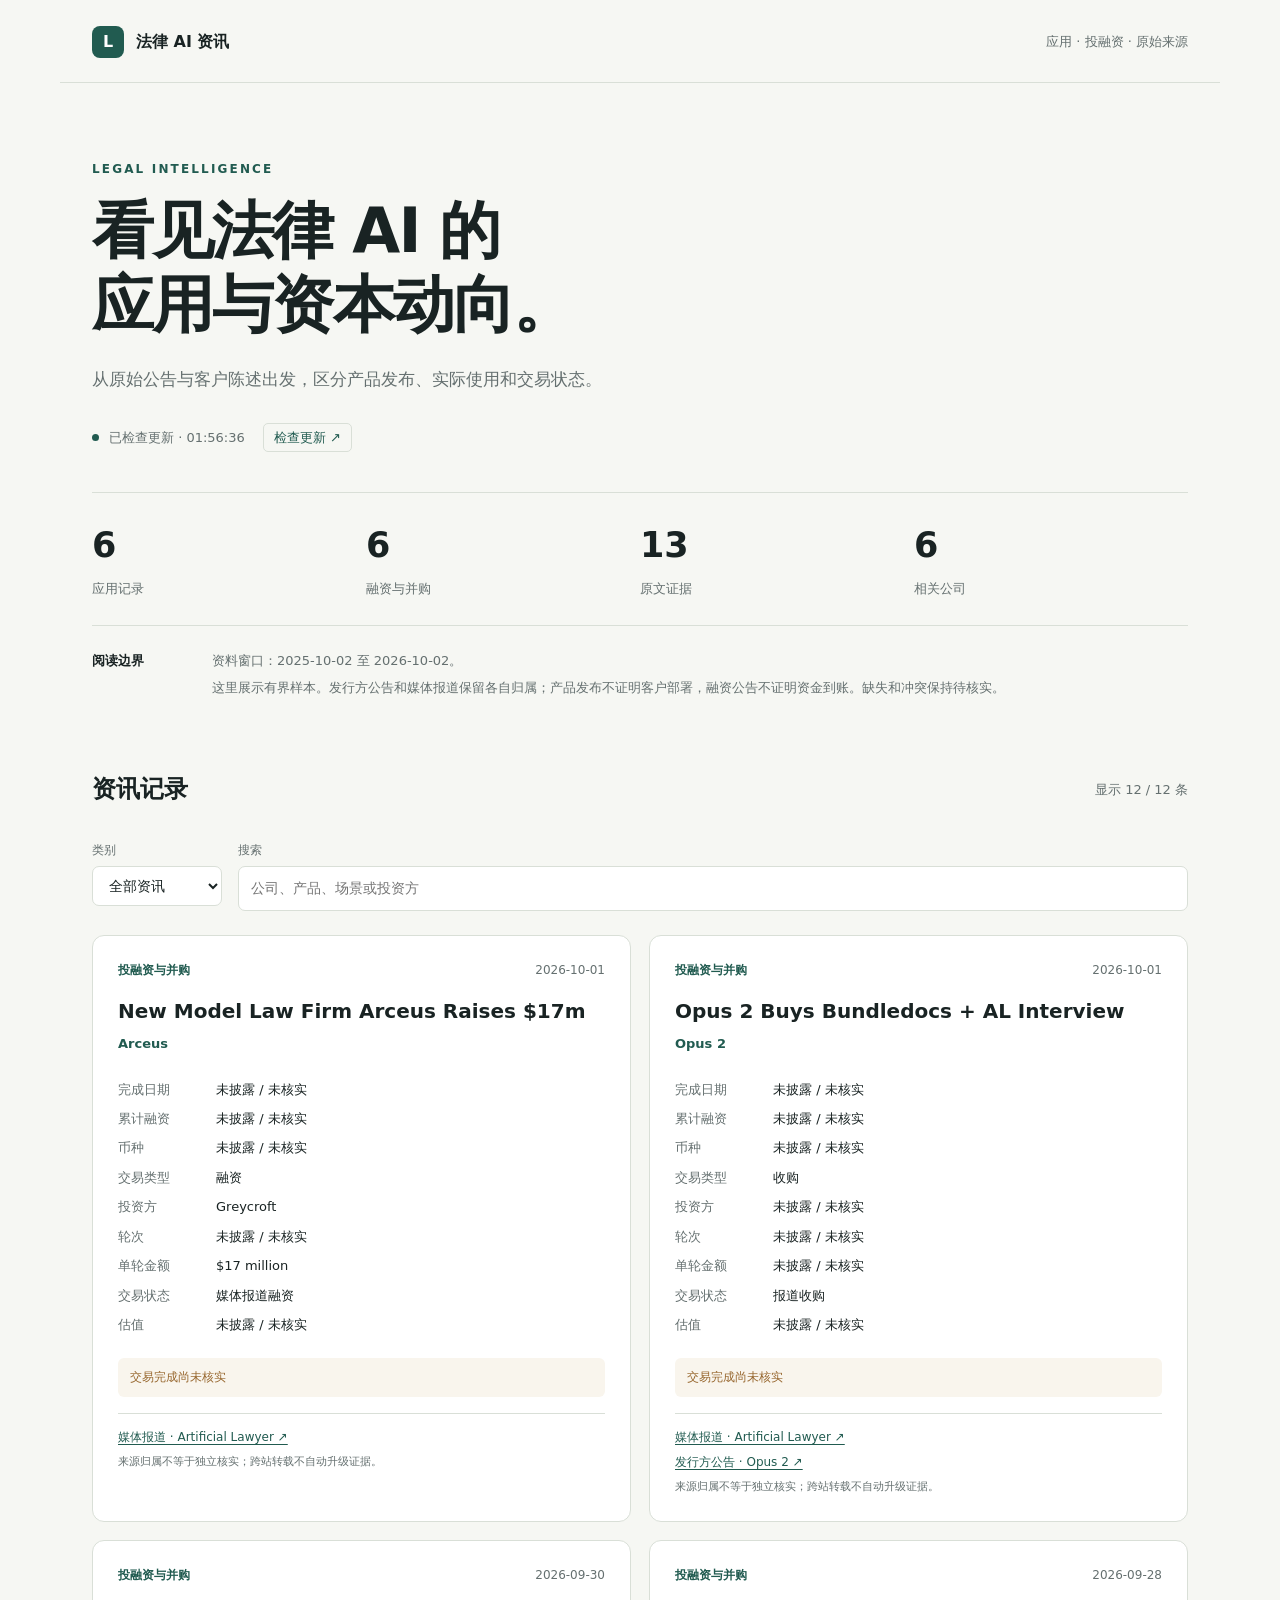
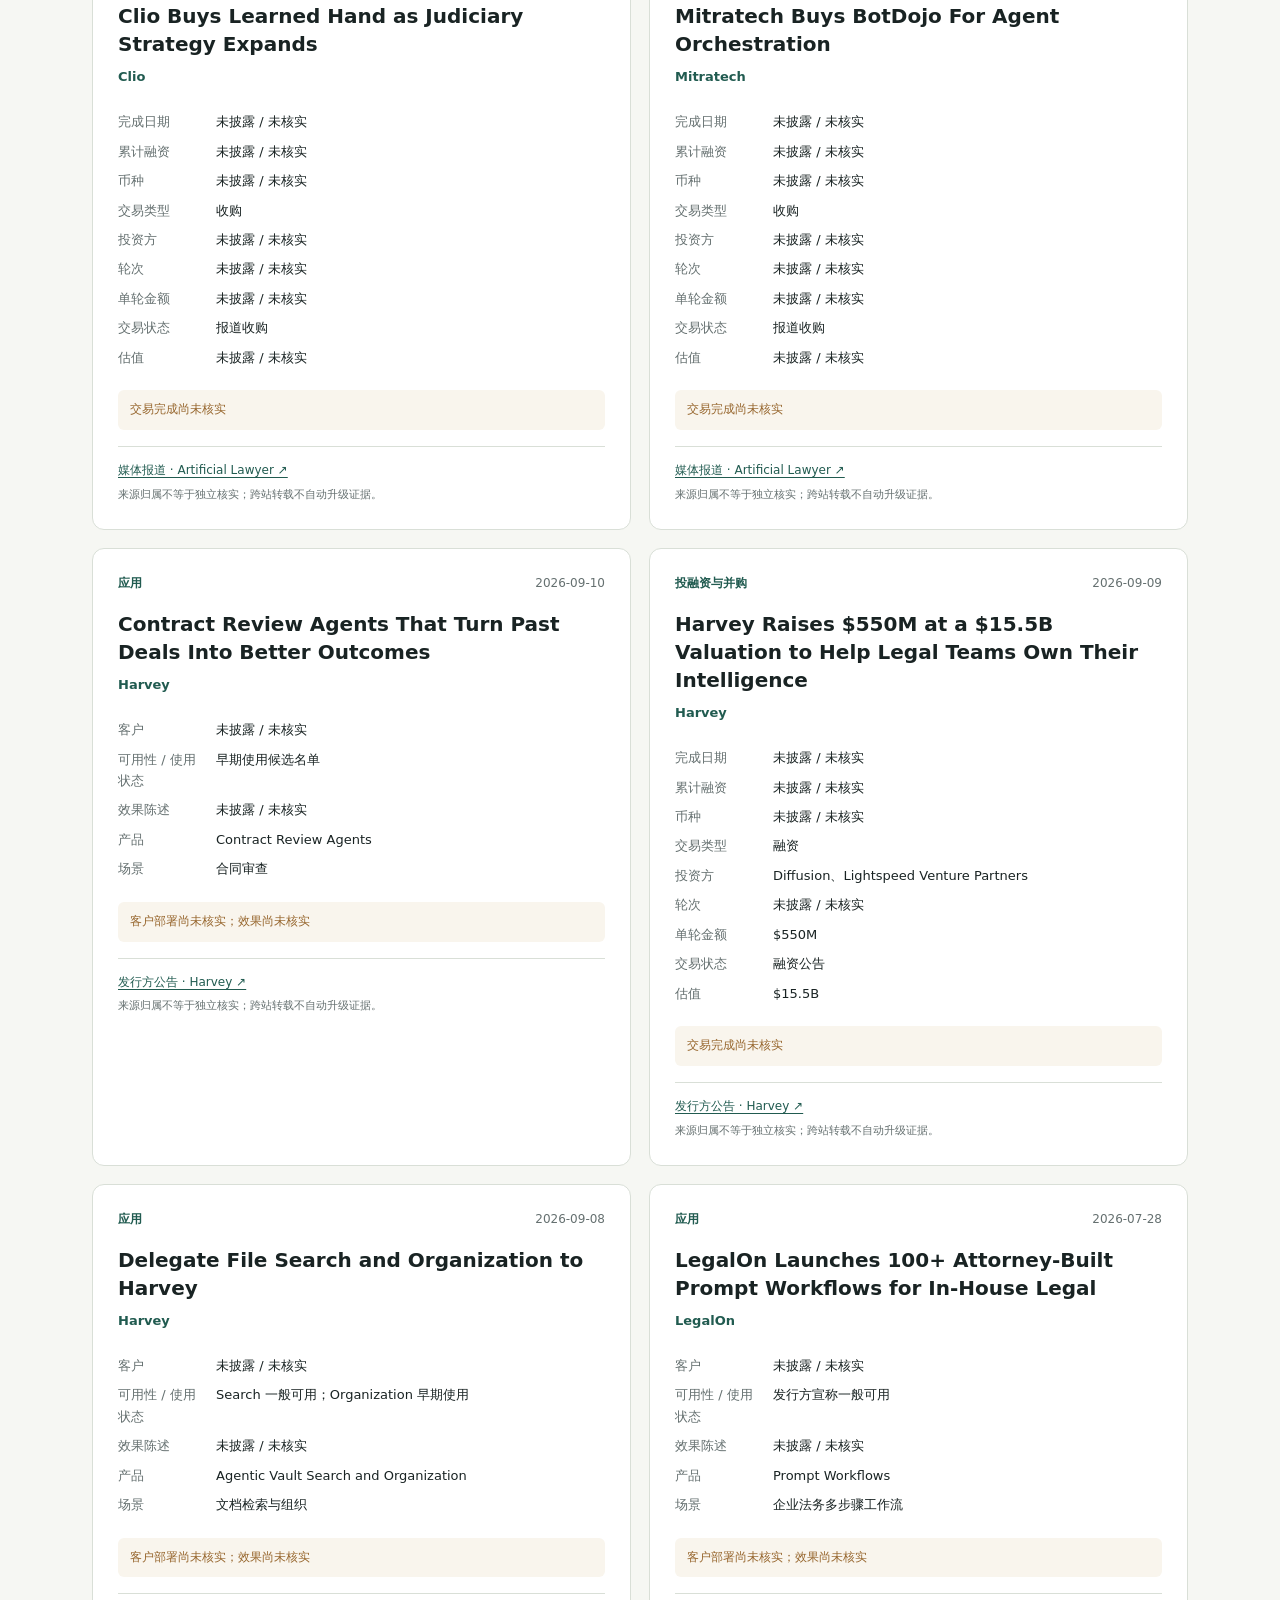
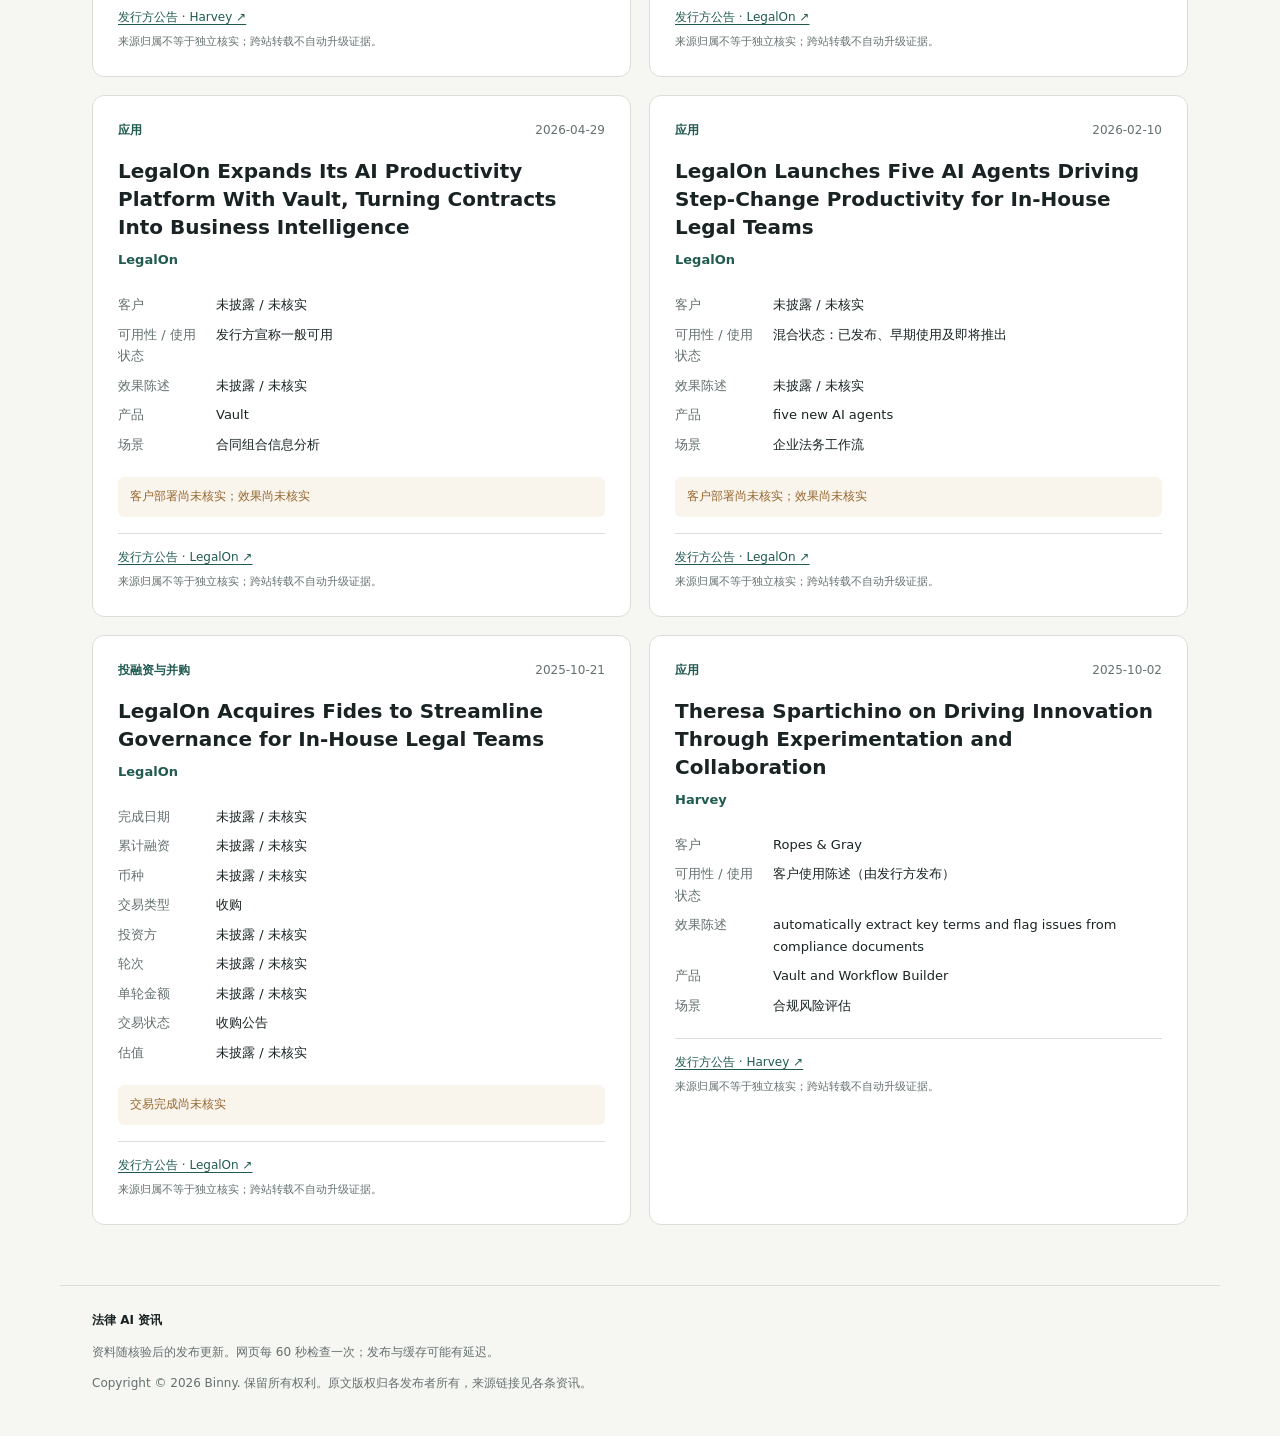
==== index.html @ 2e9ec6f0 "更新法律 AI 资讯 5b9fdd22323f" ====
<!doctype html>
<html lang="zh-CN">
<head>
  <meta charset="utf-8">
  <meta name="viewport" content="width=device-width, initial-scale=1">
  <meta name="description" content="法律 AI 应用与投融资资讯，保留原始来源、状态和待核实事项。">
  <title>法律 AI 资讯 · 应用与投融资</title>
  <link rel="stylesheet" href="assets/site.css">
  <script src="assets/site.js" defer></script>
</head>
<body>
  <header class="masthead"><a class="brand" href="./"><span class="brand-mark">L</span>法律 AI 资讯</a><span class="edition">应用 · 投融资 · 原始来源</span></header>
  <main>
    <section class="hero"><p class="eyebrow">LEGAL INTELLIGENCE</p><h1>看见法律 AI 的<br>应用与资本动向。</h1><p class="intro">从原始公告与客户陈述出发，区分产品发布、实际使用和交易状态。</p><div class="update-line"><span class="dot"></span><span id="update-status" role="status">正在读取最新资料…</span><button id="refresh" type="button">检查更新 ↗</button></div></section>
    <section class="metrics" aria-label="资料概况"><div><strong id="application-count">—</strong><span>应用记录</span></div><div><strong id="transaction-count">—</strong><span>融资与并购</span></div><div><strong id="document-count">—</strong><span>原文证据</span></div><div><strong id="company-count">—</strong><span>相关公司</span></div></section>
    <section class="scope"><strong>阅读边界</strong><p id="window">正在核对资料窗口。</p><p>这里展示有界样本。发行方公告和媒体报道保留各自归属；产品发布不证明客户部署，融资公告不证明资金到账。缺失和冲突保持待核实。</p></section>
    <section class="feed" aria-labelledby="feed-title"><div class="feed-heading"><h2 id="feed-title">资讯记录</h2><span id="result-count"></span></div><div class="filters"><label>类别<select id="kind"><option value="all">全部资讯</option><option value="application">应用</option><option value="transaction">投融资与并购</option></select></label><label class="search">搜索<input id="search" type="search" placeholder="公司、产品、场景或投资方" autocomplete="off"></label></div><div id="records" class="records" aria-live="polite"></div><p id="empty" hidden>没有匹配的资讯，请调整筛选条件。</p></section>
  </main>
  <footer><strong>法律 AI 资讯</strong><p>资料随核验后的发布更新。网页每 60 秒检查一次；发布与缓存可能有延迟。</p><p>Copyright © 2026 Binny. 保留所有权利。原文版权归各发布者所有，来源链接见各条资讯。</p></footer>
</body>
</html>
---- assets/site.css ----
:root{color-scheme:light;--ink:#192323;--muted:#657070;--accent:#215b50;--paper:#f6f7f3;--line:#d9dfd7;--amber:#96652c}*{box-sizing:border-box}body{margin:0;background:var(--paper);color:var(--ink);font-family:system-ui,-apple-system,"PingFang SC","Microsoft YaHei",sans-serif;line-height:1.65}a{color:var(--accent);text-underline-offset:3px}button,input,select{font:inherit}button{cursor:pointer}main,.masthead,footer{max-width:1160px;margin:auto;padding-left:32px;padding-right:32px}.masthead{display:flex;align-items:center;justify-content:space-between;padding-top:26px;padding-bottom:24px;border-bottom:1px solid var(--line)}.brand{display:flex;gap:12px;align-items:center;text-decoration:none;color:var(--ink);font-weight:700}.brand-mark{width:32px;height:32px;background:var(--accent);color:white;display:grid;place-items:center;border-radius:8px}.edition{color:var(--muted);font-size:13px}.hero{padding:65px 0 40px}.eyebrow{color:var(--accent);letter-spacing:.18em;font-size:12px;font-weight:650}h1{font-size:clamp(36px,5vw,62px);line-height:1.2;letter-spacing:-.03em;margin:14px 0 22px;font-weight:650}.intro{color:var(--muted);max-width:660px;font-size:17px}.update-line{display:flex;align-items:center;flex-wrap:wrap;gap:10px;color:var(--muted);font-size:13px;margin-top:30px}.dot{width:7px;height:7px;background:var(--accent);border-radius:50%}.update-line button{margin-left:8px;padding:3px 10px;border:1px solid var(--line);border-radius:5px;background:transparent;color:var(--accent)}.metrics{display:grid;grid-template-columns:repeat(4,1fr);border-top:1px solid var(--line);border-bottom:1px solid var(--line)}.metrics div{padding:24px 0}.metrics strong{display:block;font-size:35px;font-weight:550;font-variant-numeric:tabular-nums}.metrics span{color:var(--muted);font-size:13px}.scope{display:grid;grid-template-columns:100px 1fr;gap:5px 20px;padding:24px 0;color:var(--muted);font-size:13px}.scope strong{grid-row:span 2;color:var(--ink)}.scope p{margin:0}.feed{padding-top:28px;padding-bottom:60px}.feed-heading{display:flex;justify-content:space-between;align-items:center}.feed-heading h2{font-size:24px;font-weight:600}.feed-heading span{color:var(--muted);font-size:13px}.filters{display:flex;gap:16px;padding:12px 0 24px}.filters label{display:flex;flex-direction:column;gap:5px;font-size:12px;color:var(--muted)}.filters input,.filters select{border:1px solid var(--line);background:white;padding:10px 12px;color:var(--ink);border-radius:7px;font-size:14px}.search{flex:1}.records{display:grid;grid-template-columns:1fr 1fr;gap:18px}.card{min-width:0;border:1px solid var(--line);border-radius:12px;background:#fff;padding:25px}.card-top{display:flex;justify-content:space-between;gap:10px;font-size:12px;color:var(--muted)}.badge{color:var(--accent);font-weight:650}.card h3{font-size:20px;margin:16px 0 5px;overflow-wrap:anywhere;line-height:1.4}.card .company{color:var(--accent);font-weight:650;font-size:13px}.facts{display:grid;grid-template-columns:86px 1fr;gap:8px 12px;margin:22px 0;font-size:13px}.facts dt{color:var(--muted)}.facts dd{margin:0;overflow-wrap:anywhere}.pending{font-size:12px;color:var(--amber);background:#f9f5ed;padding:10px 12px;border-radius:6px;margin:16px 0}.source-list{border-top:1px solid var(--line);padding-top:14px;display:flex;flex-direction:column;gap:5px;font-size:12px}.source-list a{overflow-wrap:anywhere}.source-note{color:var(--muted);font-size:11px}footer{border-top:1px solid var(--line);padding-top:25px;padding-bottom:30px;color:var(--muted);font-size:12px}footer strong{color:var(--ink)}input:focus,select:focus,button:focus{outline:2px solid #83b5a2;outline-offset:2px}@media(max-width:720px){main,.masthead,footer{padding-left:20px;padding-right:20px}.edition{display:none}.hero{padding-top:40px}.records{grid-template-columns:1fr}.scope{grid-template-columns:1fr}.scope strong{grid-row:auto}.metrics strong{font-size:27px}.metrics span{font-size:11px}.filters{flex-direction:column}.card{padding:20px}}
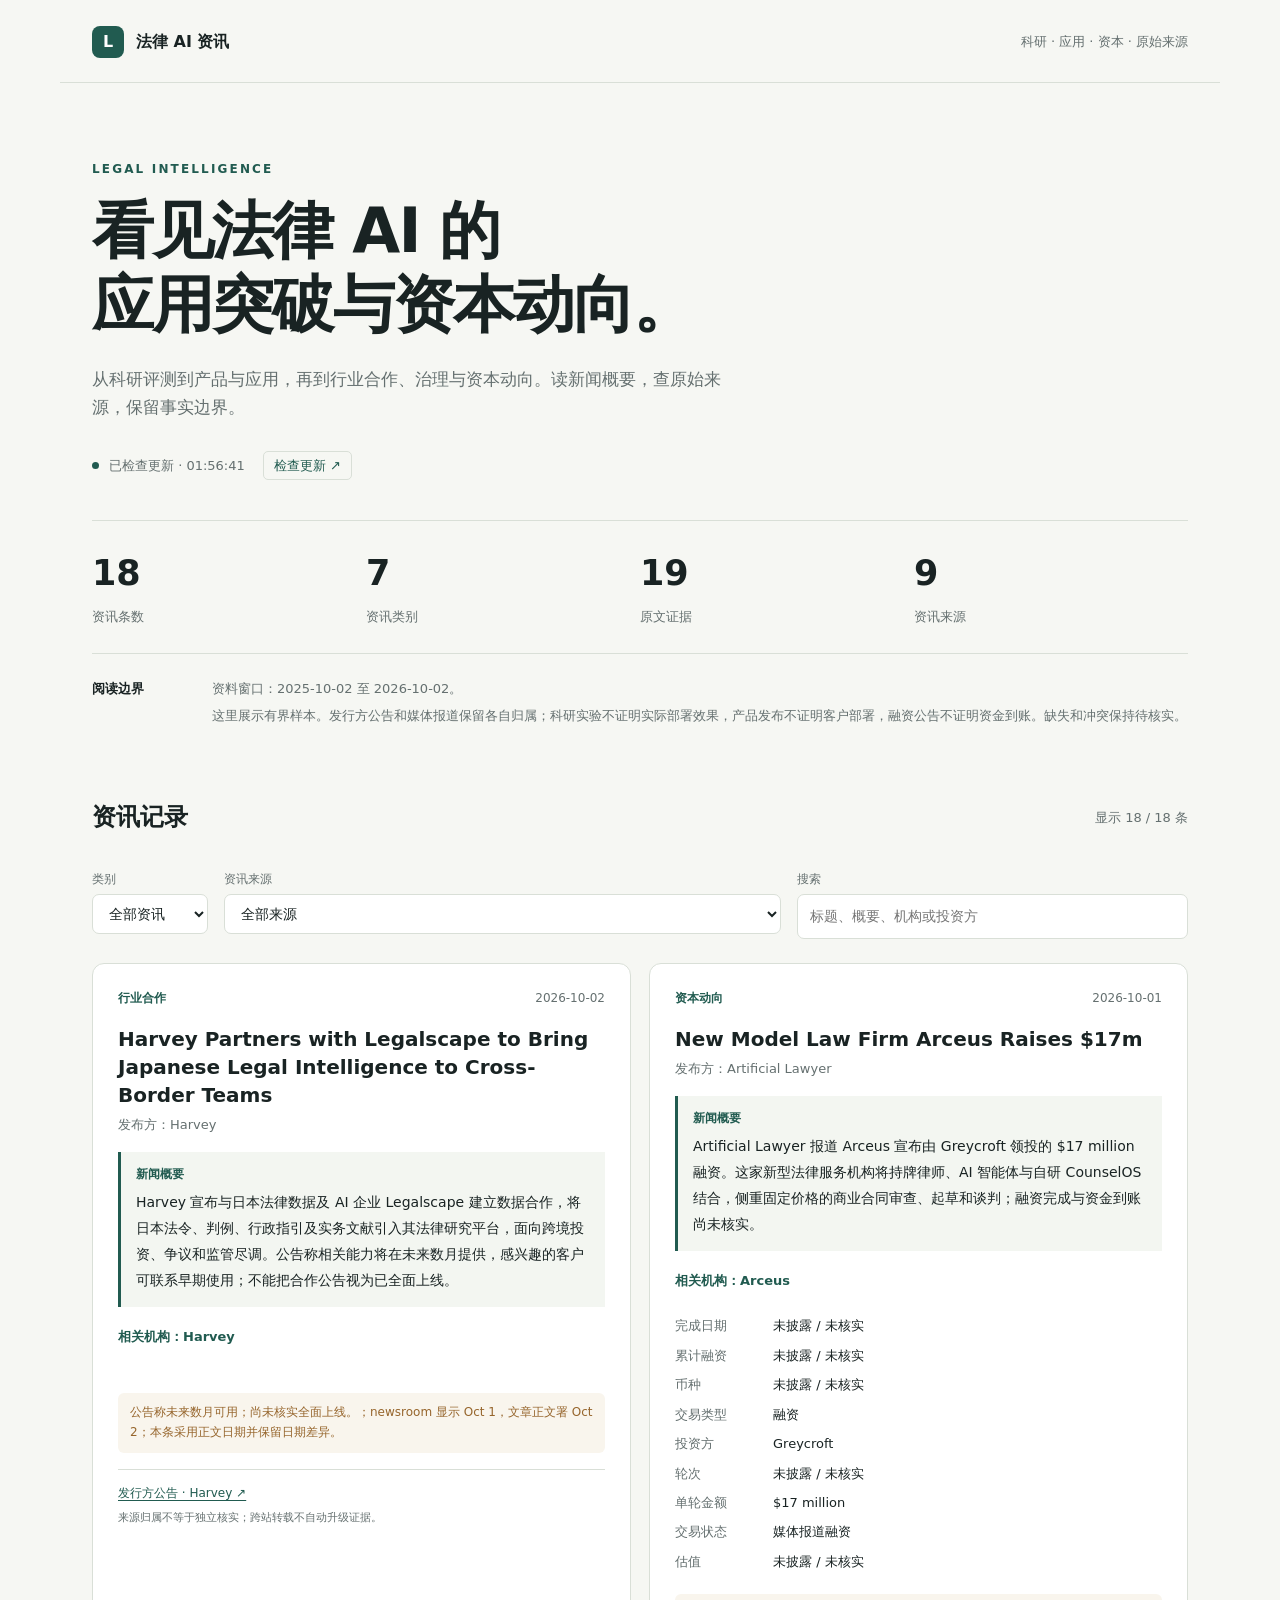
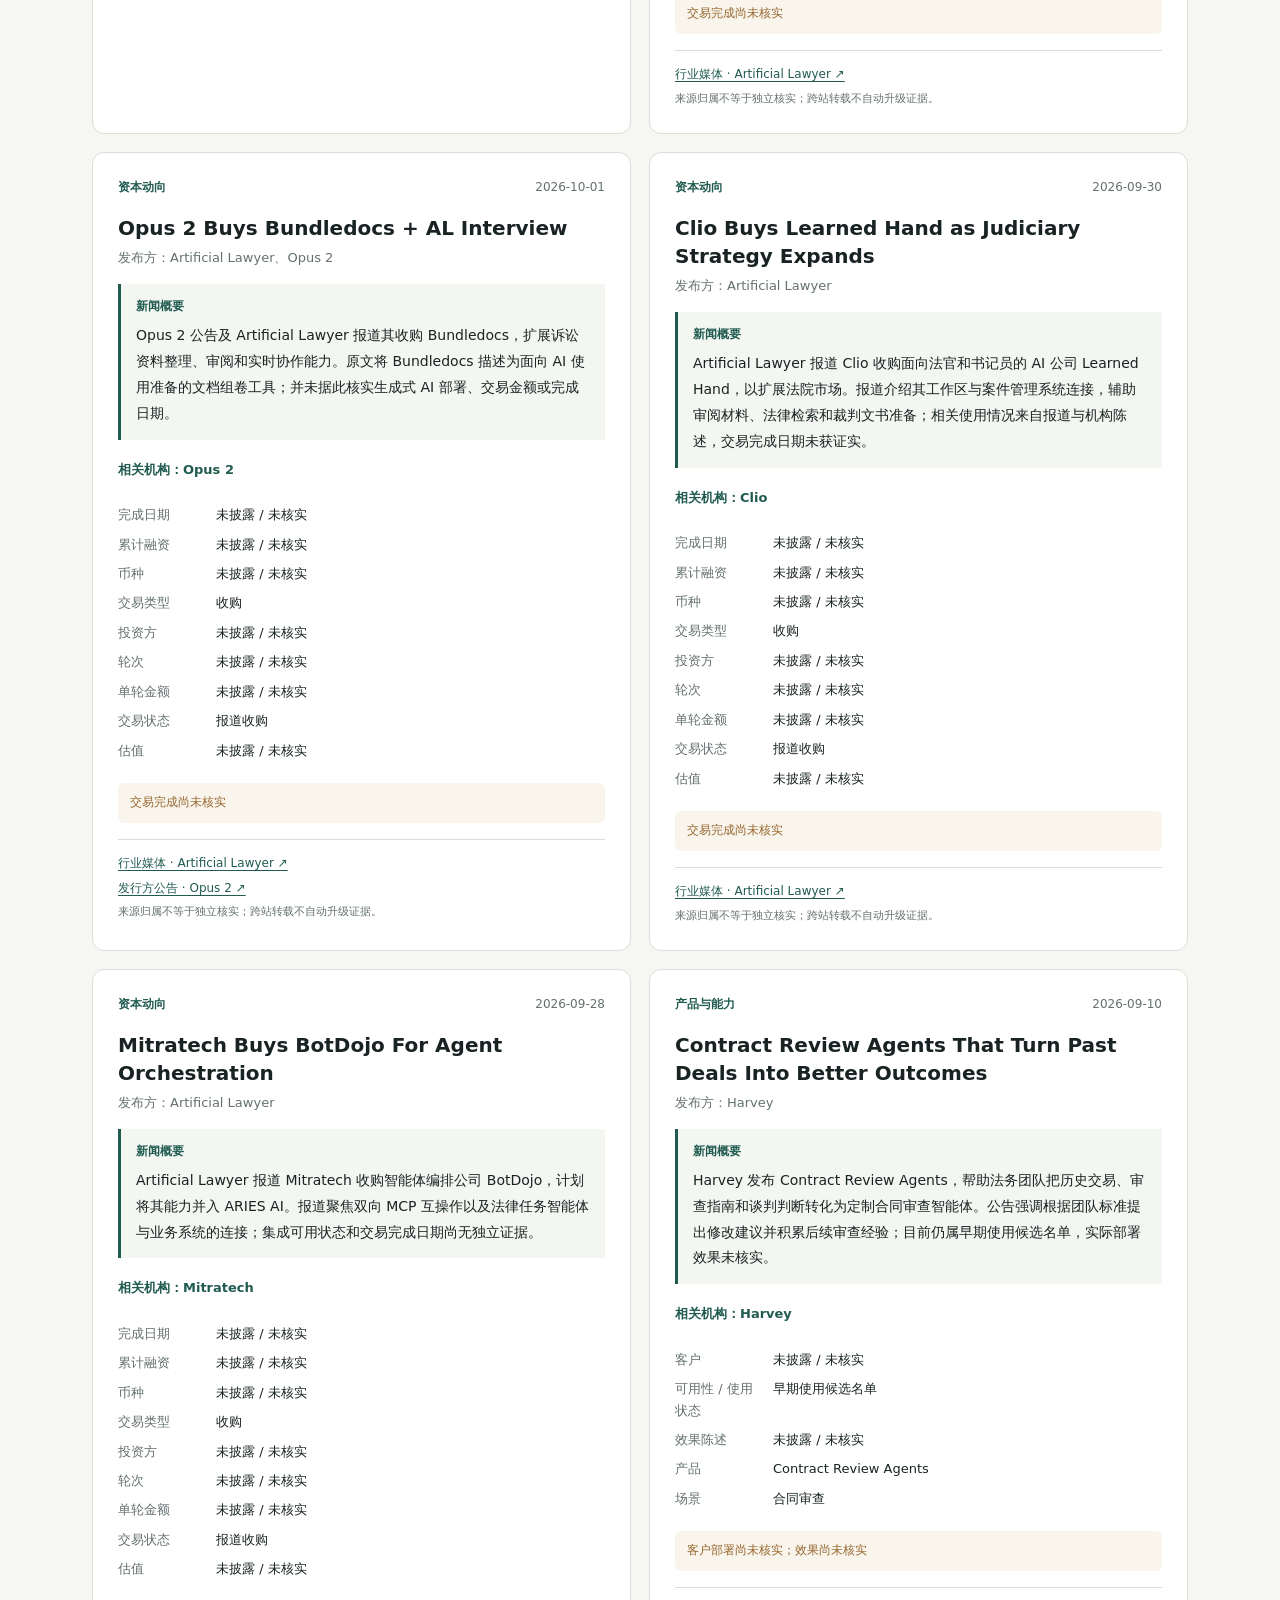
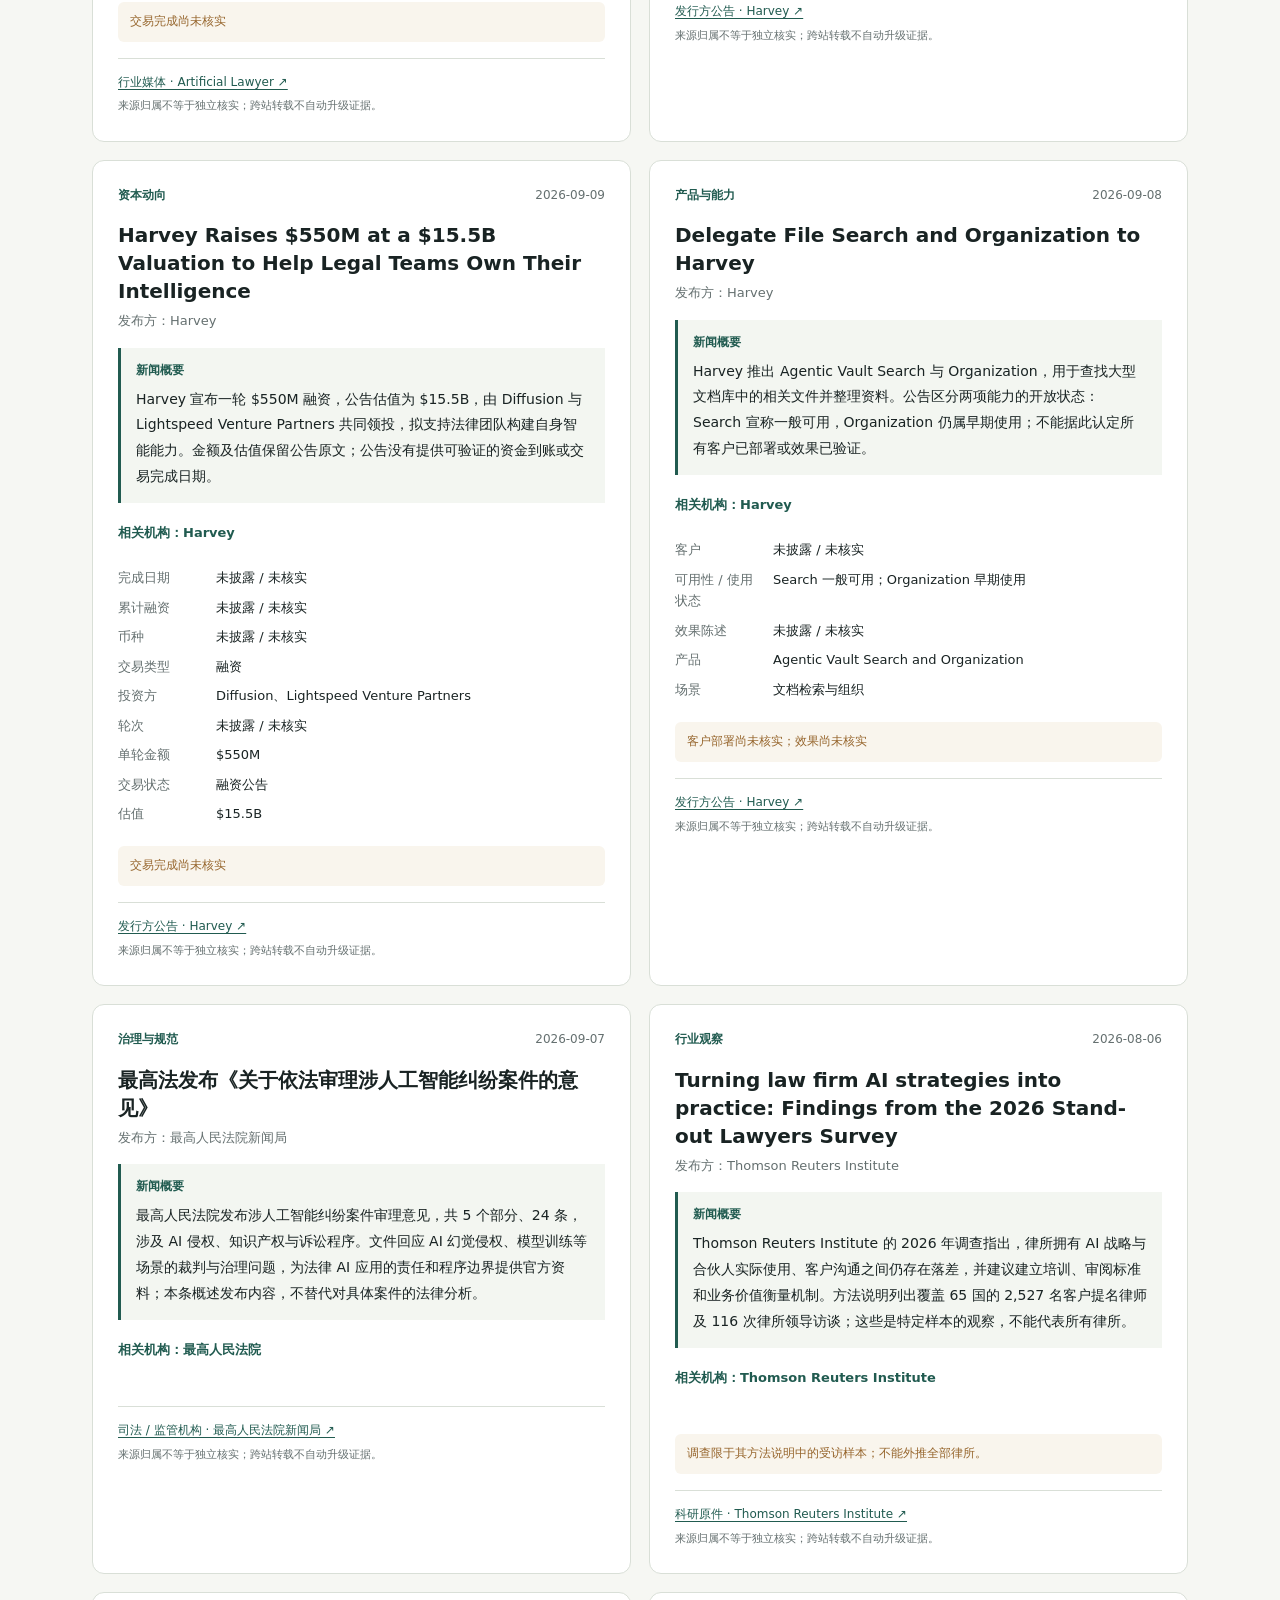
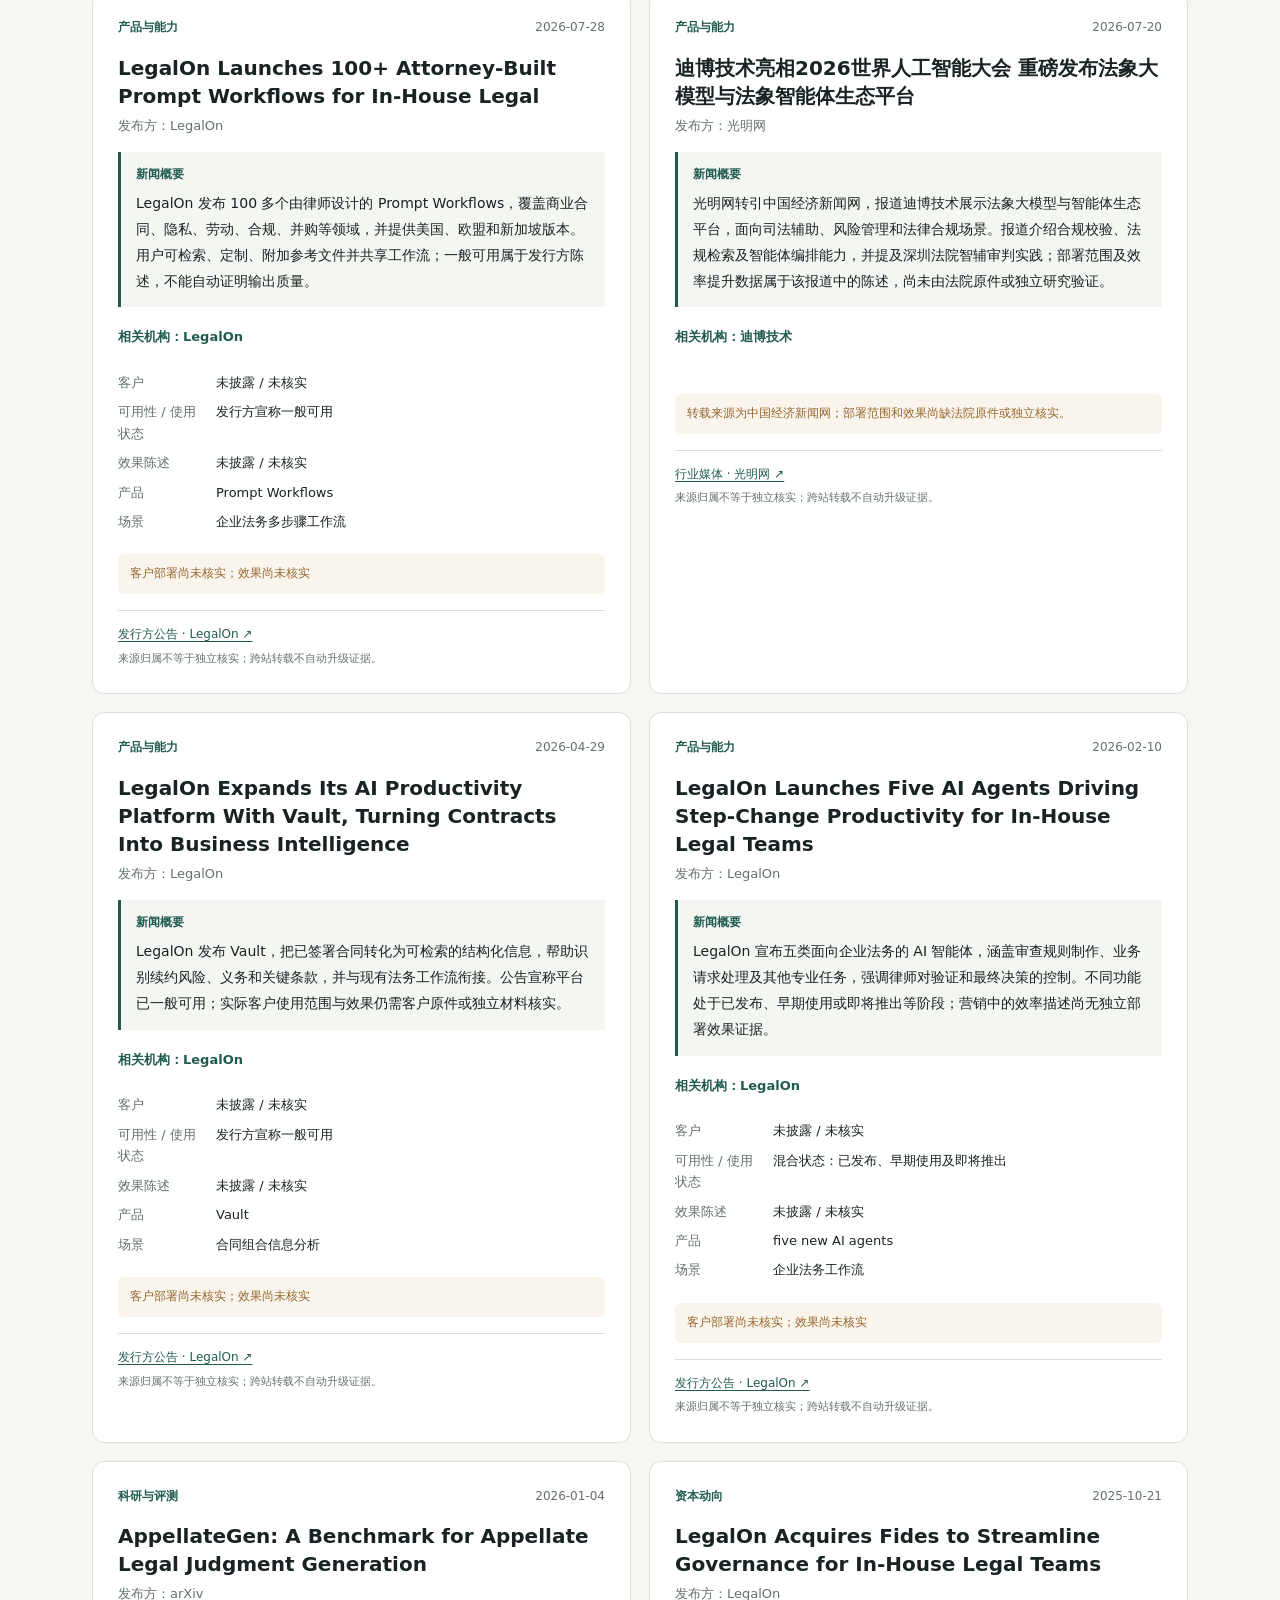
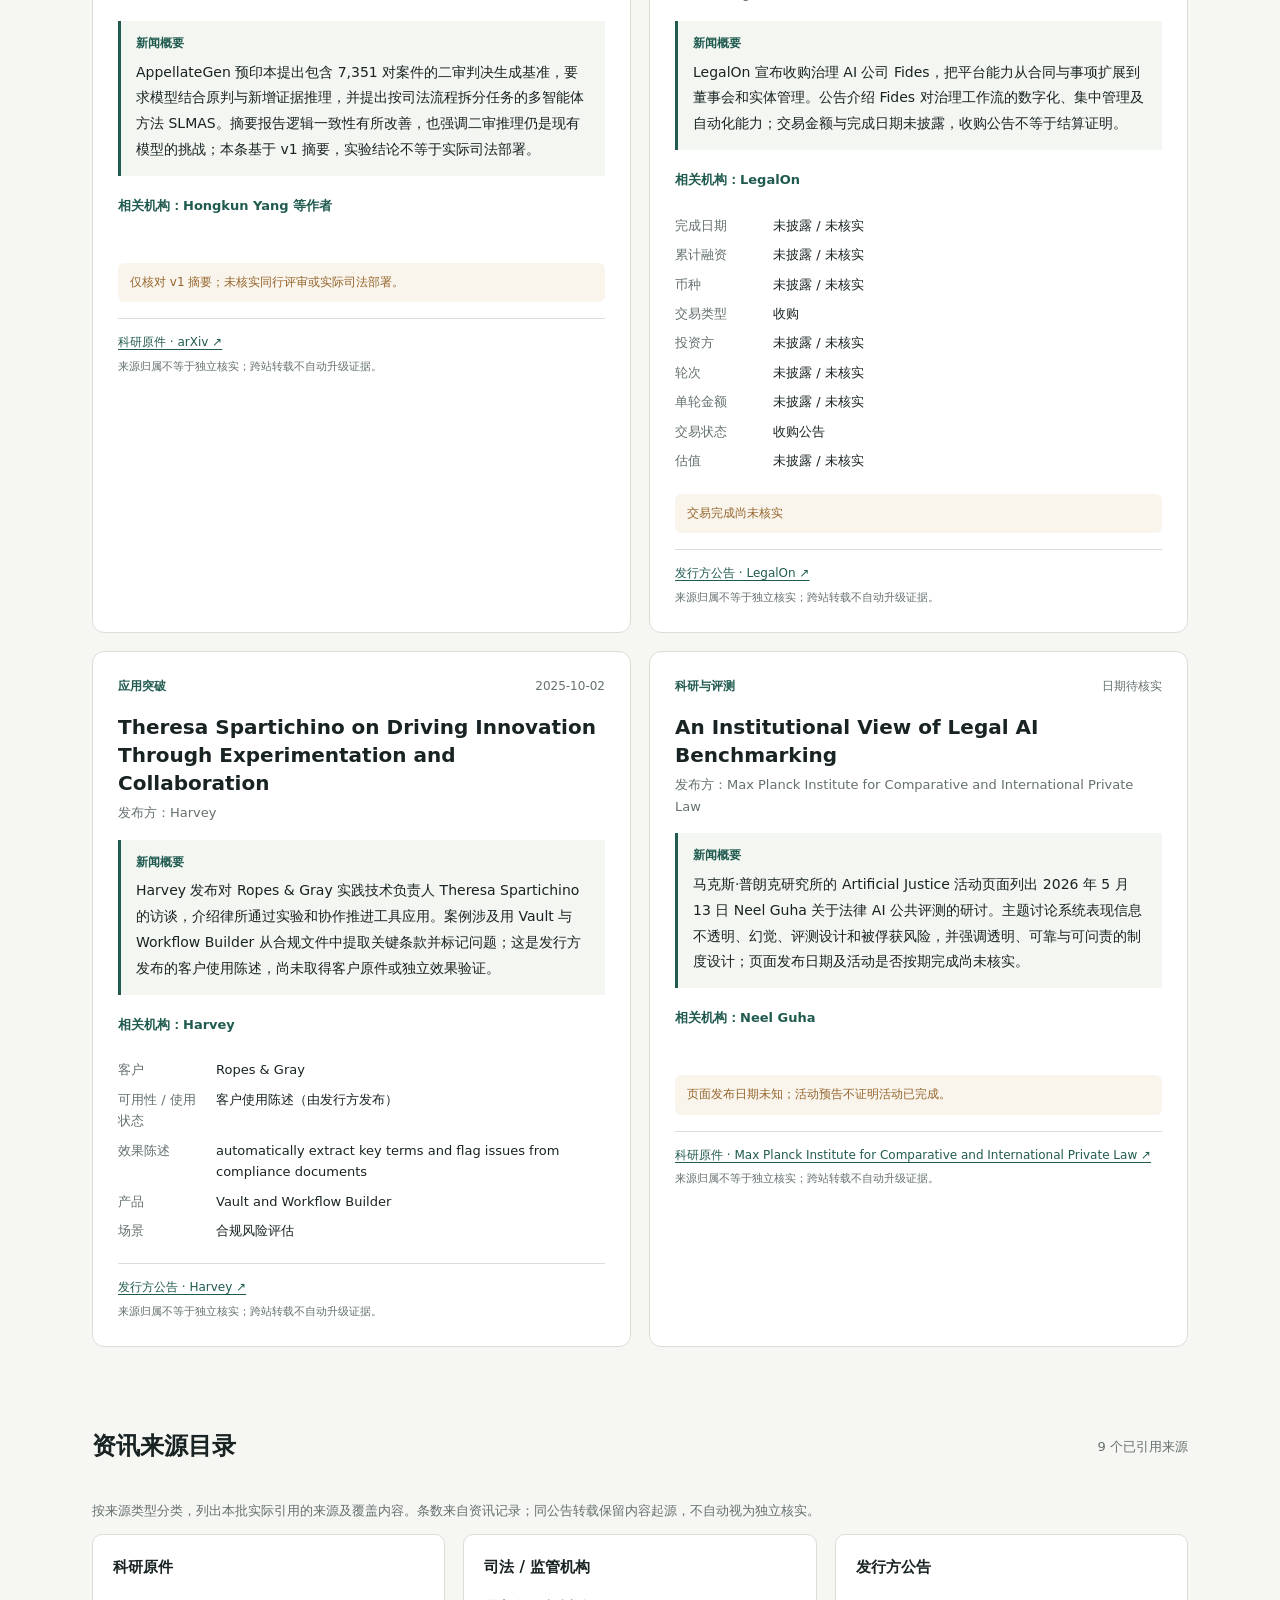
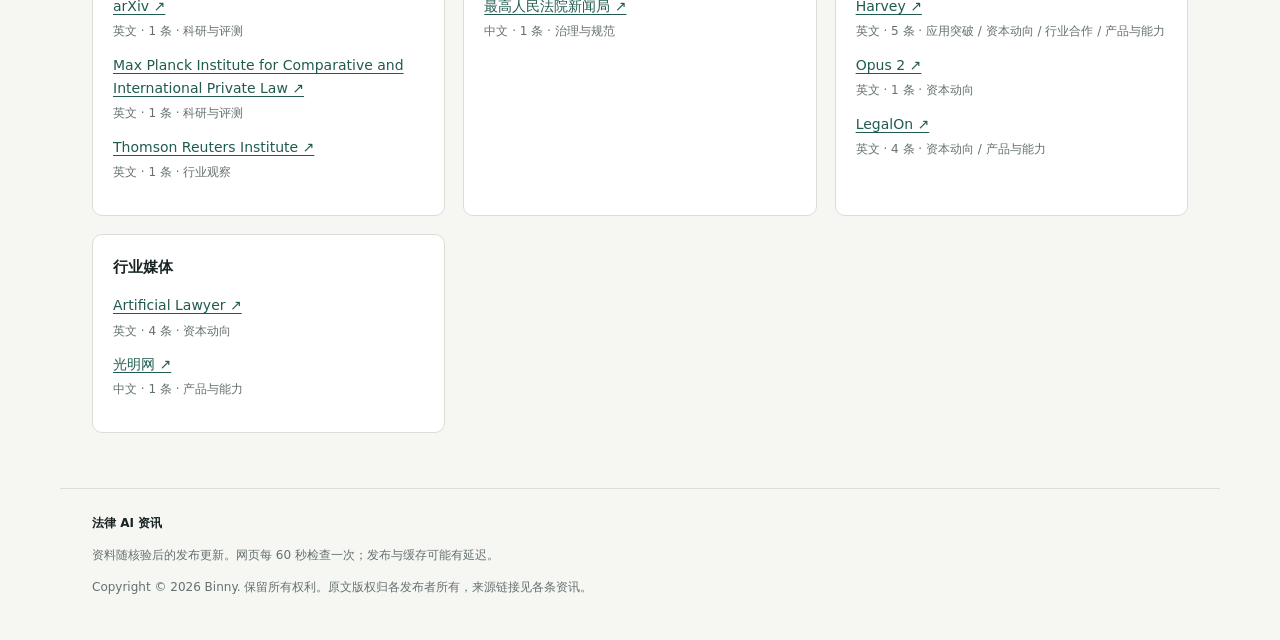
==== commit 06647d15: "更新法律 AI 资讯 f64e57bccb8a" ====
--- a/index.html
+++ b/index.html
@@ -3,18 +3,19 @@
 <head>
   <meta charset="utf-8">
   <meta name="viewport" content="width=device-width, initial-scale=1">
-  <meta name="description" content="法律 AI 应用与投融资资讯，保留原始来源、状态和待核实事项。">
-  <title>法律 AI 资讯 · 应用与投融资</title>
-  <link rel="stylesheet" href="assets/site.css">
-  <script src="assets/site.js" defer></script>
+  <meta name="description" content="法律 AI 科研、产品、应用突破与资本动向，包含中文新闻概要、分类与原始来源。">
+  <title>法律 AI 资讯 · 应用突破与资本动向</title>
+  <link rel="stylesheet" href="assets/site-d9bcf399acf41cc7303c3ead05bb0e203f17427ac2dbab9393e67fc531430e2e.css">
+  <script src="assets/site-ac586c350868b93114d0073cae6ca1248f5fe4778157ddf8d8e713c33545ad59.js" defer></script>
 </head>
 <body>
-  <header class="masthead"><a class="brand" href="./"><span class="brand-mark">L</span>法律 AI 资讯</a><span class="edition">应用 · 投融资 · 原始来源</span></header>
+  <header class="masthead"><a class="brand" href="./"><span class="brand-mark">L</span>法律 AI 资讯</a><span class="edition">科研 · 应用 · 资本 · 原始来源</span></header>
   <main>
-    <section class="hero"><p class="eyebrow">LEGAL INTELLIGENCE</p><h1>看见法律 AI 的<br>应用与资本动向。</h1><p class="intro">从原始公告与客户陈述出发，区分产品发布、实际使用和交易状态。</p><div class="update-line"><span class="dot"></span><span id="update-status" role="status">正在读取最新资料…</span><button id="refresh" type="button">检查更新 ↗</button></div></section>
-    <section class="metrics" aria-label="资料概况"><div><strong id="application-count">—</strong><span>应用记录</span></div><div><strong id="transaction-count">—</strong><span>融资与并购</span></div><div><strong id="document-count">—</strong><span>原文证据</span></div><div><strong id="company-count">—</strong><span>相关公司</span></div></section>
-    <section class="scope"><strong>阅读边界</strong><p id="window">正在核对资料窗口。</p><p>这里展示有界样本。发行方公告和媒体报道保留各自归属；产品发布不证明客户部署，融资公告不证明资金到账。缺失和冲突保持待核实。</p></section>
-    <section class="feed" aria-labelledby="feed-title"><div class="feed-heading"><h2 id="feed-title">资讯记录</h2><span id="result-count"></span></div><div class="filters"><label>类别<select id="kind"><option value="all">全部资讯</option><option value="application">应用</option><option value="transaction">投融资与并购</option></select></label><label class="search">搜索<input id="search" type="search" placeholder="公司、产品、场景或投资方" autocomplete="off"></label></div><div id="records" class="records" aria-live="polite"></div><p id="empty" hidden>没有匹配的资讯，请调整筛选条件。</p></section>
+    <section class="hero"><p class="eyebrow">LEGAL INTELLIGENCE</p><h1>看见法律 AI 的<br>应用突破与资本动向。</h1><p class="intro">从科研评测到产品与应用，再到行业合作、治理与资本动向。读新闻概要，查原始来源，保留事实边界。</p><div class="update-line"><span class="dot"></span><span id="update-status" role="status">正在读取最新资料…</span><button id="refresh" type="button">检查更新 ↗</button></div></section>
+    <section class="metrics" aria-label="资料概况"><div><strong id="application-count">—</strong><span>资讯条数</span></div><div><strong id="transaction-count">—</strong><span>资讯类别</span></div><div><strong id="document-count">—</strong><span>原文证据</span></div><div><strong id="company-count">—</strong><span>资讯来源</span></div></section>
+    <section class="scope"><strong>阅读边界</strong><p id="window">正在核对资料窗口。</p><p>这里展示有界样本。发行方公告和媒体报道保留各自归属；科研实验不证明实际部署效果，产品发布不证明客户部署，融资公告不证明资金到账。缺失和冲突保持待核实。</p></section>
+    <section class="feed" aria-labelledby="feed-title"><div class="feed-heading"><h2 id="feed-title">资讯记录</h2><span id="result-count"></span></div><div class="filters"><label>类别<select id="kind"><option value="all">全部资讯</option><option value="research">科研与评测</option><option value="product">产品与能力</option><option value="application">应用突破</option><option value="capital">资本动向</option><option value="partnership">行业合作</option><option value="governance">治理与规范</option><option value="industry">行业观察</option></select></label><label>资讯来源<select id="source"><option value="all">全部来源</option></select></label><label class="search">搜索<input id="search" type="search" placeholder="标题、概要、机构或投资方" autocomplete="off"></label></div><div id="records" class="records" aria-live="polite"></div><p id="empty" hidden>没有匹配的资讯，请调整筛选条件。</p></section>
+    <section class="sources" aria-labelledby="sources-title"><div class="feed-heading"><h2 id="sources-title">资讯来源目录</h2><span id="source-count"></span></div><p class="source-intro">按来源类型分类，列出本批实际引用的来源及覆盖内容。条数来自资讯记录；同公告转载保留内容起源，不自动视为独立核实。</p><div id="source-directory" class="source-directory"></div></section>
   </main>
   <footer><strong>法律 AI 资讯</strong><p>资料随核验后的发布更新。网页每 60 秒检查一次；发布与缓存可能有延迟。</p><p>Copyright © 2026 Binny. 保留所有权利。原文版权归各发布者所有，来源链接见各条资讯。</p></footer>
 </body>
--- a/assets/site-d9bcf399acf41cc7303c3ead05bb0e203f17427ac2dbab9393e67fc531430e2e.css
+++ b/assets/site-d9bcf399acf41cc7303c3ead05bb0e203f17427ac2dbab9393e67fc531430e2e.css
@@ -0,0 +1,3 @@
+:root{color-scheme:light;--ink:#192323;--muted:#657070;--accent:#215b50;--paper:#f6f7f3;--line:#d9dfd7;--amber:#96652c}*{box-sizing:border-box}body{margin:0;background:var(--paper);color:var(--ink);font-family:system-ui,-apple-system,"PingFang SC","Microsoft YaHei",sans-serif;line-height:1.65}a{color:var(--accent);text-underline-offset:3px}button,input,select{font:inherit}button{cursor:pointer}main,.masthead,footer{max-width:1160px;margin:auto;padding-left:32px;padding-right:32px}.masthead{display:flex;align-items:center;justify-content:space-between;padding-top:26px;padding-bottom:24px;border-bottom:1px solid var(--line)}.brand{display:flex;gap:12px;align-items:center;text-decoration:none;color:var(--ink);font-weight:700}.brand-mark{width:32px;height:32px;background:var(--accent);color:white;display:grid;place-items:center;border-radius:8px}.edition{color:var(--muted);font-size:13px}.hero{padding:65px 0 40px}.eyebrow{color:var(--accent);letter-spacing:.18em;font-size:12px;font-weight:650}h1{font-size:clamp(36px,5vw,62px);line-height:1.2;letter-spacing:-.03em;margin:14px 0 22px;font-weight:650}.intro{color:var(--muted);max-width:660px;font-size:17px}.update-line{display:flex;align-items:center;flex-wrap:wrap;gap:10px;color:var(--muted);font-size:13px;margin-top:30px}.dot{width:7px;height:7px;background:var(--accent);border-radius:50%}.update-line button{margin-left:8px;padding:3px 10px;border:1px solid var(--line);border-radius:5px;background:transparent;color:var(--accent)}.metrics{display:grid;grid-template-columns:repeat(4,1fr);border-top:1px solid var(--line);border-bottom:1px solid var(--line)}.metrics div{padding:24px 0}.metrics strong{display:block;font-size:35px;font-weight:550;font-variant-numeric:tabular-nums}.metrics span{color:var(--muted);font-size:13px}.scope{display:grid;grid-template-columns:100px 1fr;gap:5px 20px;padding:24px 0;color:var(--muted);font-size:13px}.scope strong{grid-row:span 2;color:var(--ink)}.scope p{margin:0}.feed{padding-top:28px;padding-bottom:60px}.feed-heading{display:flex;justify-content:space-between;align-items:center}.feed-heading h2{font-size:24px;font-weight:600}.feed-heading span{color:var(--muted);font-size:13px}.filters{display:flex;gap:16px;padding:12px 0 24px}.filters label{display:flex;flex-direction:column;gap:5px;font-size:12px;color:var(--muted)}.filters input,.filters select{border:1px solid var(--line);background:white;padding:10px 12px;color:var(--ink);border-radius:7px;font-size:14px}.search{flex:1}.records{display:grid;grid-template-columns:1fr 1fr;gap:18px}.card{min-width:0;border:1px solid var(--line);border-radius:12px;background:#fff;padding:25px}.card-top{display:flex;justify-content:space-between;gap:10px;font-size:12px;color:var(--muted)}.badge{color:var(--accent);font-weight:650}.card h3{font-size:20px;margin:16px 0 5px;overflow-wrap:anywhere;line-height:1.4}.card .company{color:var(--accent);font-weight:650;font-size:13px}.facts{display:grid;grid-template-columns:86px 1fr;gap:8px 12px;margin:22px 0;font-size:13px}.facts dt{color:var(--muted)}.facts dd{margin:0;overflow-wrap:anywhere}.pending{font-size:12px;color:var(--amber);background:#f9f5ed;padding:10px 12px;border-radius:6px;margin:16px 0}.source-list{border-top:1px solid var(--line);padding-top:14px;display:flex;flex-direction:column;gap:5px;font-size:12px}.source-list a{overflow-wrap:anywhere}.source-note{color:var(--muted);font-size:11px}footer{border-top:1px solid var(--line);padding-top:25px;padding-bottom:30px;color:var(--muted);font-size:12px}footer strong{color:var(--ink)}input:focus,select:focus,button:focus{outline:2px solid #83b5a2;outline-offset:2px}@media(max-width:720px){main,.masthead,footer{padding-left:20px;padding-right:20px}.edition{display:none}.hero{padding-top:40px}.records{grid-template-columns:1fr}.scope{grid-template-columns:1fr}.scope strong{grid-row:auto}.metrics strong{font-size:27px}.metrics span{font-size:11px}.filters{flex-direction:column}.card{padding:20px}}
+
+.publisher{font-size:13px;color:var(--muted);margin:5px 0 16px}.news-summary{background:#f3f6f1;border-left:3px solid var(--accent);padding:13px 15px;margin:16px 0}.news-summary h4{font-size:12px;color:var(--accent);margin:0 0 6px}.news-summary p{font-size:14px;margin:0;line-height:1.85}.sources{padding-bottom:55px}.source-intro{font-size:13px;color:var(--muted);max-width:800px}.source-directory{display:grid;grid-template-columns:repeat(3,1fr);gap:18px}.source-group{border:1px solid var(--line);border-radius:10px;padding:20px;background:white}.source-group h3{font-size:15px;margin:0 0 15px}.source-entry{display:flex;flex-direction:column;gap:4px;margin:12px 0;font-size:14px}.source-entry span{font-size:12px;color:var(--muted)}@media(max-width:900px){.source-directory{grid-template-columns:repeat(2,1fr)}}@media(max-width:720px){.source-directory{grid-template-columns:1fr}}
